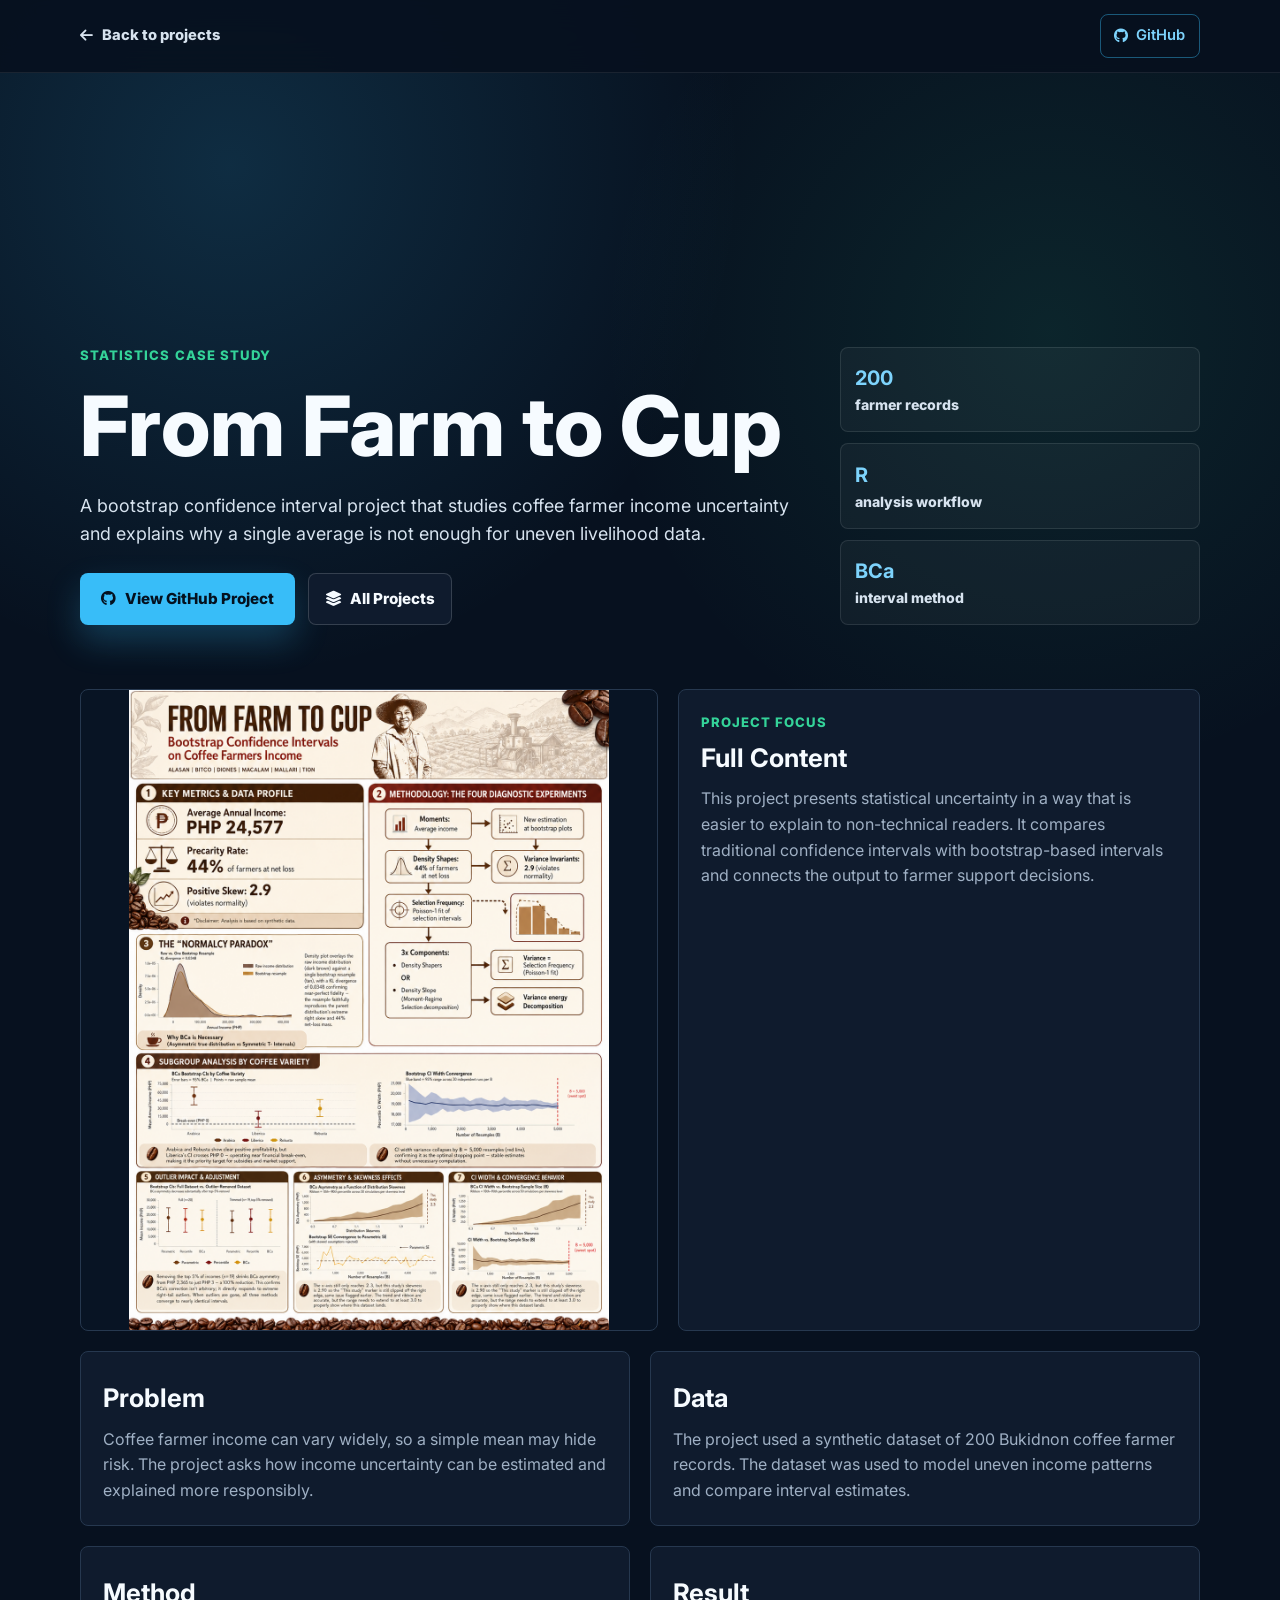
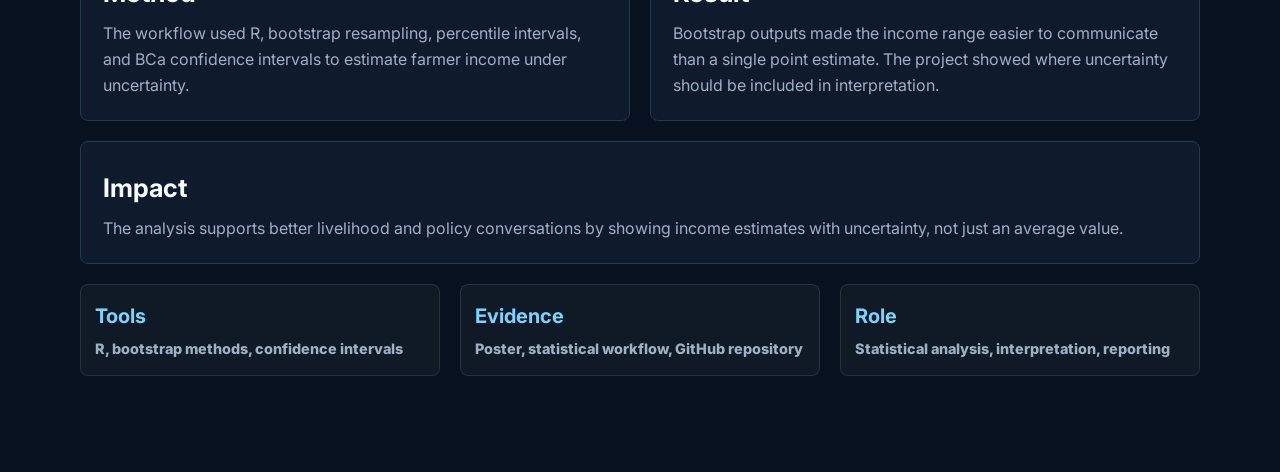
==== projects/from-farm-to-cup.html @ 92735b00 "feat: add project case study pages" ====
<!DOCTYPE html>
<html lang="en">
<head>
    <meta charset="UTF-8">
    <meta name="viewport" content="width=device-width, initial-scale=1.0">
    <title>From Farm to Cup | Kent John U. Macalam</title>

    <link rel="preconnect" href="https://fonts.googleapis.com">
    <link rel="preconnect" href="https://fonts.gstatic.com" crossorigin>
    <link href="https://fonts.googleapis.com/css2?family=Inter:wght@400;500;600;700;800&display=swap" rel="stylesheet">
    <link rel="stylesheet" href="https://cdnjs.cloudflare.com/ajax/libs/font-awesome/6.4.0/css/all.min.css">
    <link rel="stylesheet" href="../style.css">
</head>
<body class="case-study-page">
    <header class="case-header">
        <nav class="case-nav" aria-label="Case study navigation">
            <a class="case-back" href="../index.html#projects">
                <i class="fa-solid fa-arrow-left" aria-hidden="true"></i>
                Back to projects
            </a>
            <a class="nav-action" href="https://github.com/Kent0625/bootstrap-coffee-farmers-income" target="_blank" rel="noopener">
                <i class="fa-brands fa-github" aria-hidden="true"></i>
                GitHub
            </a>
        </nav>
    </header>

    <main class="case-main">
        <section class="case-hero">
            <div class="case-hero-copy">
                <p class="eyebrow">Statistics Case Study</p>
                <h1>From Farm to Cup</h1>
                <p>
                    A bootstrap confidence interval project that studies coffee farmer income uncertainty and explains why a single average is not enough for uneven livelihood data.
                </p>
                <div class="case-actions">
                    <a class="button primary" href="https://github.com/Kent0625/bootstrap-coffee-farmers-income" target="_blank" rel="noopener">
                        <i class="fa-brands fa-github" aria-hidden="true"></i>
                        View GitHub Project
                    </a>
                    <a class="button secondary" href="../index.html#projects">
                        <i class="fa-solid fa-layer-group" aria-hidden="true"></i>
                        All Projects
                    </a>
                </div>
            </div>
            <div class="case-metrics" aria-label="From Farm to Cup metrics">
                <span><strong>200</strong>farmer records</span>
                <span><strong>R</strong>analysis workflow</span>
                <span><strong>BCa</strong>interval method</span>
            </div>
        </section>

        <section class="case-proof-grid">
            <a class="case-visual" href="https://github.com/Kent0625/bootstrap-coffee-farmers-income" target="_blank" rel="noopener" aria-label="Open From Farm to Cup proof on GitHub">
                <img src="../assets/projects/coffee-income-poster.png" alt="From Farm to Cup bootstrap confidence interval project poster">
            </a>
            <div class="case-summary">
                <p class="eyebrow">Project focus</p>
                <h2>Full Content</h2>
                <p>
                    This project presents statistical uncertainty in a way that is easier to explain to non-technical readers. It compares traditional confidence intervals with bootstrap-based intervals and connects the output to farmer support decisions.
                </p>
            </div>
        </section>

        <section class="case-section-grid" aria-label="From Farm to Cup case study details">
            <article class="case-panel">
                <h2>Problem</h2>
                <p>
                    Coffee farmer income can vary widely, so a simple mean may hide risk. The project asks how income uncertainty can be estimated and explained more responsibly.
                </p>
            </article>
            <article class="case-panel">
                <h2>Data</h2>
                <p>
                    The project used a synthetic dataset of 200 Bukidnon coffee farmer records. The dataset was used to model uneven income patterns and compare interval estimates.
                </p>
            </article>
            <article class="case-panel">
                <h2>Method</h2>
                <p>
                    The workflow used R, bootstrap resampling, percentile intervals, and BCa confidence intervals to estimate farmer income under uncertainty.
                </p>
            </article>
            <article class="case-panel">
                <h2>Result</h2>
                <p>
                    Bootstrap outputs made the income range easier to communicate than a single point estimate. The project showed where uncertainty should be included in interpretation.
                </p>
            </article>
            <article class="case-panel case-panel-wide">
                <h2>Impact</h2>
                <p>
                    The analysis supports better livelihood and policy conversations by showing income estimates with uncertainty, not just an average value.
                </p>
            </article>
        </section>

        <section class="case-evidence" aria-label="From Farm to Cup tools and evidence">
            <div>
                <strong>Tools</strong>
                <span>R, bootstrap methods, confidence intervals</span>
            </div>
            <div>
                <strong>Evidence</strong>
                <span>Poster, statistical workflow, GitHub repository</span>
            </div>
            <div>
                <strong>Role</strong>
                <span>Statistical analysis, interpretation, reporting</span>
            </div>
        </section>
    </main>
</body>
</html>
---- style.css ----
:root {
    --bg: #07111f;
    --surface: #0f1b2d;
    --surface-strong: #15243a;
    --line: #26384f;
    --text: #f6fbff;
    --muted: #9fb0c4;
    --muted-strong: #d7e3ef;
    --accent: #38bdf8;
    --accent-strong: #7dd3fc;
    --accent-alt: #34d399;
    --warning: #f6b84a;
    --accent-rgb: 56, 189, 248;
    --accent-alt-rgb: 52, 211, 153;
    --warning-rgb: 246, 184, 74;
    --shadow: 0 24px 70px rgba(0, 0, 0, 0.34);
    --radius: 8px;
    --transition: 180ms ease;
}

* {
    box-sizing: border-box;
    margin: 0;
    padding: 0;
}

html {
    scroll-behavior: smooth;
}

body {
    min-width: 320px;
    background: var(--bg);
    color: var(--text);
    font-family: "Inter", Arial, sans-serif;
    line-height: 1.6;
    overflow-x: hidden;
}

img {
    display: block;
    max-width: 100%;
}

a {
    color: inherit;
}

ul {
    padding-left: 1.15rem;
}

.site-header {
    position: sticky;
    top: 0;
    z-index: 20;
    border-bottom: 1px solid rgba(246, 251, 255, 0.08);
    background: rgba(7, 17, 31, 0.92);
    backdrop-filter: blur(16px);
}

.nav-shell {
    width: min(1120px, calc(100% - 32px));
    margin: 0 auto;
    min-height: 72px;
    display: grid;
    grid-template-columns: 1fr auto 1fr;
    align-items: center;
    gap: 1rem;
}

.nav-links {
    grid-column: 2;
    display: flex;
    align-items: center;
    justify-content: center;
    gap: 1.4rem;
    list-style: none;
    padding: 0;
}

.nav-links a,
.nav-action {
    color: var(--muted);
    font-size: 0.92rem;
    font-weight: 600;
    text-decoration: none;
    transition: color var(--transition), border-color var(--transition), background var(--transition);
}

.nav-links a:hover,
.nav-links a:focus-visible {
    color: var(--text);
}

.nav-action {
    grid-column: 3;
    justify-self: end;
    display: inline-flex;
    min-height: 40px;
    align-items: center;
    justify-content: center;
    gap: 0.5rem;
    border: 1px solid rgba(var(--accent-rgb), 0.42);
    border-radius: var(--radius);
    padding: 0.55rem 0.85rem;
    color: var(--accent-strong);
}

.nav-action:hover,
.nav-action:focus-visible {
    background: rgba(var(--accent-rgb), 0.1);
    border-color: rgba(var(--accent-rgb), 0.72);
}

.hero-section {
    width: min(1120px, calc(100% - 32px));
    min-height: 76svh;
    margin: 0 auto;
    padding: 7rem 0 2.5rem;
    display: flex;
    flex-direction: column;
    justify-content: center;
    gap: 3rem;
}

.hero-layout {
    display: grid;
    grid-template-columns: minmax(0, 1fr) minmax(280px, 360px);
    gap: 2rem;
    align-items: center;
}

.hero-content {
    max-width: 850px;
}

.eyebrow {
    color: var(--accent-alt);
    font-size: 0.82rem;
    font-weight: 800;
    letter-spacing: 0.08em;
    text-transform: uppercase;
}

h1,
h2,
h3 {
    line-height: 1.1;
}

h1 {
    max-width: 780px;
    margin-top: 0.9rem;
    font-size: 4.5rem;
    font-weight: 800;
    overflow-wrap: break-word;
    text-wrap: balance;
}

.hero-copy {
    max-width: 760px;
    margin-top: 1.4rem;
    color: var(--muted-strong);
    font-size: 1.2rem;
}

.keyword-rail {
    width: fit-content;
    max-width: 100%;
    min-height: 44px;
    margin-top: 1.3rem;
    display: flex;
    align-items: center;
    flex-wrap: wrap;
    gap: 0.7rem;
    border: 1px solid rgba(var(--accent-rgb), 0.28);
    border-radius: var(--radius);
    background: rgba(var(--accent-rgb), 0.08);
    padding: 0 0.85rem;
}

.keyword-label {
    color: var(--muted);
    font-size: 0.82rem;
    font-weight: 700;
    white-space: nowrap;
}

.keyword-text {
    color: var(--accent-strong);
    font-size: 0.92rem;
    font-weight: 800;
    line-height: 1.35;
}

.hero-visual {
    position: relative;
    min-height: 330px;
    display: grid;
    place-items: center;
}

.signal-panel {
    width: min(100%, 340px);
    border: 1px solid rgba(246, 251, 255, 0.12);
    border-radius: var(--radius);
    background:
        linear-gradient(135deg, rgba(var(--accent-rgb), 0.13), transparent 36%),
        var(--surface);
    box-shadow: var(--shadow);
    padding: 1.1rem;
    transform: rotate(-2deg);
}

.signal-header {
    display: flex;
    gap: 0.38rem;
}

.signal-header span {
    width: 10px;
    height: 10px;
    border-radius: 6px;
    background: rgba(246, 251, 255, 0.22);
}

.signal-header span:first-child {
    background: var(--accent);
}

.signal-grid {
    min-height: 116px;
    margin-top: 1rem;
    display: grid;
    grid-template-columns: 28px 1fr 28px 1.3fr 28px;
    align-items: center;
    gap: 0.55rem;
}

.signal-node {
    width: 28px;
    height: 28px;
    border: 1px solid rgba(var(--accent-rgb), 0.42);
    border-radius: var(--radius);
    background: rgba(var(--accent-rgb), 0.12);
}

.signal-node.active {
    background: var(--accent-alt);
    box-shadow: 0 0 22px rgba(var(--accent-alt-rgb), 0.3);
}

.signal-line {
    height: 2px;
    background: linear-gradient(90deg, var(--accent-alt), rgba(var(--accent-rgb), 0.22));
}

.signal-line.long {
    background: linear-gradient(90deg, rgba(var(--accent-alt-rgb), 0.22), var(--accent));
}

.mini-bars {
    height: 94px;
    display: grid;
    grid-template-columns: repeat(5, 1fr);
    align-items: end;
    gap: 0.55rem;
}

.mini-bars span,
.preview-chart.bars span {
    height: var(--height);
    min-height: 24px;
    border-radius: 6px 6px 0 0;
    background: linear-gradient(180deg, var(--accent), rgba(var(--accent-rgb), 0.28));
}

.metric-chip {
    position: absolute;
    max-width: 150px;
    border: 1px solid rgba(246, 251, 255, 0.12);
    border-radius: var(--radius);
    background: rgba(15, 27, 45, 0.94);
    box-shadow: 0 14px 36px rgba(0, 0, 0, 0.22);
    padding: 0.85rem;
}

.metric-chip strong {
    display: block;
    color: var(--accent-strong);
    font-size: 1.1rem;
}

.metric-chip span {
    color: var(--muted);
    font-size: 0.78rem;
    font-weight: 700;
}

.primary-chip {
    top: 18px;
    right: 0;
}

.hero-actions,
.footer-actions {
    display: flex;
    flex-wrap: wrap;
    gap: 0.8rem;
    margin-top: 2rem;
}

.button {
    display: inline-flex;
    min-height: 46px;
    align-items: center;
    justify-content: center;
    gap: 0.55rem;
    border: 1px solid transparent;
    border-radius: var(--radius);
    padding: 0.78rem 1rem;
    font-size: 0.95rem;
    font-weight: 800;
    line-height: 1.2;
    text-decoration: none;
    transition: transform var(--transition), border-color var(--transition), background var(--transition), color var(--transition), box-shadow var(--transition);
}

.button:hover,
.button:focus-visible {
    transform: translateY(-2px);
}

.button.primary {
    background: var(--accent);
    color: #04111f;
    min-height: 52px;
    padding-inline: 1.25rem;
    box-shadow: 0 16px 34px rgba(var(--accent-rgb), 0.24);
}

.button.primary:hover,
.button.primary:focus-visible {
    background: var(--accent-strong);
    box-shadow: 0 18px 42px rgba(var(--accent-rgb), 0.34);
}

.button.secondary {
    border-color: rgba(246, 251, 255, 0.16);
    background: var(--surface);
    color: var(--text);
}

.button.secondary:hover,
.button.secondary:focus-visible {
    border-color: rgba(var(--accent-rgb), 0.55);
}

.button.ghost {
    border-color: rgba(var(--accent-alt-rgb), 0.42);
    color: var(--accent-alt);
}

.button.ghost:hover,
.button.ghost:focus-visible {
    background: rgba(var(--accent-alt-rgb), 0.1);
}

.proof-strip {
    display: grid;
    grid-template-columns: repeat(3, 1fr);
    border: 1px solid var(--line);
    border-radius: var(--radius);
    background: var(--surface);
    box-shadow: var(--shadow);
}

.proof-strip div {
    padding: 1.2rem;
    border-right: 1px solid var(--line);
}

.proof-strip div:last-child {
    border-right: 0;
}

.proof-strip span {
    display: block;
    color: var(--accent-strong);
    font-size: 1.55rem;
    font-weight: 800;
    line-height: 1.1;
}

.proof-strip p {
    margin-top: 0.45rem;
    color: var(--muted);
    font-size: 0.92rem;
}

.bento-grid {
    display: grid;
    grid-template-columns: repeat(4, minmax(0, 1fr));
    grid-auto-rows: minmax(160px, auto);
    gap: 1rem;
}

.bento-card {
    min-height: 160px;
    display: flex;
    flex-direction: column;
    justify-content: space-between;
    border: 1px solid var(--line);
    border-radius: var(--radius);
    background: var(--surface);
    padding: 1.15rem;
    color: var(--text);
    text-decoration: none;
    transition: transform var(--transition), border-color var(--transition), background var(--transition);
}

.bento-card:hover,
.bento-card:focus-visible,
.project-card:hover,
.skill-group:hover,
.service-card:hover {
    transform: translateY(-4px);
    border-color: rgba(var(--accent-rgb), 0.48);
}

.bento-card.large {
    grid-column: span 2;
}

.bento-card.tall {
    grid-row: span 2;
}

.bento-card.accent {
    background: linear-gradient(135deg, rgba(var(--accent-rgb), 0.16), var(--surface));
}

.bento-card.accent-alt {
    background: linear-gradient(135deg, rgba(var(--accent-alt-rgb), 0.14), var(--surface));
}

.bento-card i {
    width: 42px;
    height: 42px;
    display: inline-flex;
    align-items: center;
    justify-content: center;
    border: 1px solid rgba(246, 251, 255, 0.12);
    border-radius: var(--radius);
    color: var(--accent-strong);
    background: rgba(246, 251, 255, 0.04);
}

.bento-card h3 {
    margin-top: 1rem;
    font-size: 1.05rem;
}

.bento-card p {
    margin-top: 0.75rem;
    color: var(--muted);
    font-size: 0.9rem;
}

.link-card:hover h3,
.link-card:focus-visible h3 {
    color: var(--accent-strong);
}

.section-block {
    width: min(1120px, calc(100% - 32px));
    margin: 0 auto;
    padding: 6.25rem 0;
    scroll-margin-top: 88px;
}

.section-heading {
    max-width: 720px;
    margin-bottom: 2.35rem;
}

.section-heading h2,
.site-footer h2 {
    margin-top: 0.65rem;
    font-size: 2.45rem;
    font-weight: 800;
}

.section-heading p:not(.eyebrow) {
    margin-top: 0.9rem;
    color: var(--muted);
    font-size: 1rem;
}

.project-grid {
    display: grid;
    grid-template-columns: repeat(3, minmax(0, 1fr));
    gap: 1.25rem;
}

.project-card,
.skill-group,
.service-card {
    border: 1px solid var(--line);
    border-radius: var(--radius);
    background: var(--surface);
    box-shadow: 0 14px 42px rgba(0, 0, 0, 0.18);
}

.project-card {
    overflow: hidden;
}

.project-card.featured {
    display: flex;
    flex-direction: column;
}

.project-card.compact {
    min-height: 280px;
    padding: 1.45rem;
    display: flex;
    flex-direction: column;
    justify-content: space-between;
    background: var(--surface-strong);
}

.project-image {
    min-height: 280px;
    display: grid;
    place-items: center;
    border-bottom: 1px solid var(--line);
    background: #081424;
    text-decoration: none;
}

.project-image img {
    width: 100%;
    height: 280px;
    object-fit: contain;
}

.project-body {
    padding: 1.45rem;
}

.project-card.compact .project-body {
    padding: 0;
}

.project-meta {
    display: flex;
    flex-wrap: wrap;
    gap: 0.45rem;
    margin-bottom: 0.9rem;
}

.project-meta span {
    border: 1px solid rgba(var(--accent-rgb), 0.24);
    border-radius: 6px;
    padding: 0.28rem 0.55rem;
    color: var(--accent-strong);
    font-size: 0.72rem;
    font-weight: 800;
}

.project-facts {
    margin-top: 1rem;
    display: grid;
    grid-template-columns: repeat(4, minmax(0, 1fr));
    gap: 0.5rem;
}

.project-card.compact .project-facts {
    grid-template-columns: repeat(3, minmax(0, 1fr));
}

.project-facts span {
    min-width: 0;
    min-height: 66px;
    display: flex;
    flex-direction: column;
    justify-content: center;
    border: 1px solid rgba(246, 251, 255, 0.09);
    border-radius: var(--radius);
    background: rgba(246, 251, 255, 0.04);
    padding: 0.55rem;
    color: var(--muted-strong);
    font-size: 0.78rem;
    font-weight: 800;
    line-height: 1.25;
    overflow-wrap: anywhere;
}

.project-facts strong {
    display: block;
    margin-bottom: 0.18rem;
    color: var(--accent-alt);
    font-size: 0.68rem;
    letter-spacing: 0.05em;
    text-transform: uppercase;
}

.project-card h3 {
    font-size: 1.35rem;
    font-weight: 800;
}

.project-card p,
.service-card p,
.skill-group p {
    margin-top: 0.75rem;
    color: var(--muted);
    font-size: 0.95rem;
}

.result-list {
    margin-top: 1rem;
    color: var(--muted-strong);
    font-size: 0.92rem;
}

.result-list li + li {
    margin-top: 0.45rem;
}

.story-steps {
    margin-top: 1rem;
    display: grid;
    grid-template-columns: repeat(auto-fit, minmax(118px, 1fr));
    gap: 0.55rem;
}

.story-steps span {
    min-height: 92px;
    display: flex;
    flex-direction: column;
    gap: 0.38rem;
    border: 1px solid rgba(var(--accent-rgb), 0.18);
    border-radius: var(--radius);
    background: rgba(var(--accent-rgb), 0.06);
    padding: 0.7rem;
    color: var(--muted);
    font-size: 0.84rem;
}

.compact-story {
    grid-template-columns: 1fr;
}

.compact-story span {
    min-height: auto;
}

.story-steps strong {
    color: var(--accent-alt);
    font-size: 0.78rem;
    text-transform: uppercase;
}

.text-link {
    width: fit-content;
    display: inline-flex;
    align-items: center;
    gap: 0.45rem;
    margin-top: 1.25rem;
    color: var(--accent-strong);
    font-size: 0.92rem;
    font-weight: 800;
    text-decoration: none;
}

.text-link:hover,
.text-link:focus-visible {
    text-decoration: underline;
}

.project-actions {
    display: flex;
    flex-wrap: wrap;
    gap: 0.85rem;
}

.project-details {
    margin-top: 1.15rem;
}

.project-details summary {
    width: fit-content;
    display: inline-flex;
    align-items: center;
    gap: 0.45rem;
    color: var(--accent-strong);
    cursor: pointer;
    font-size: 0.92rem;
    font-weight: 800;
    list-style: none;
}

.project-details summary::-webkit-details-marker {
    display: none;
}

.project-details summary:hover,
.project-details summary:focus-visible {
    text-decoration: underline;
}

.project-details[open] summary i {
    transform: rotate(180deg);
}

.project-details p {
    margin-top: 0.75rem;
    border: 1px solid rgba(246, 251, 255, 0.08);
    border-radius: var(--radius);
    background: rgba(246, 251, 255, 0.04);
    padding: 0.85rem;
}

.project-icon,
.service-card i {
    width: 44px;
    height: 44px;
    display: inline-flex;
    align-items: center;
    justify-content: center;
    border: 1px solid rgba(var(--accent-rgb), 0.26);
    border-radius: var(--radius);
    background: rgba(var(--accent-rgb), 0.1);
    color: var(--accent-strong);
    font-size: 1.1rem;
}

.project-proof {
    margin-top: 1rem;
    border: 1px solid rgba(246, 251, 255, 0.1);
    border-radius: var(--radius);
    background: rgba(7, 17, 31, 0.58);
    padding: 0.85rem;
}

.proof-toolbar {
    display: flex;
    align-items: center;
    justify-content: space-between;
    gap: 0.7rem;
    color: var(--muted-strong);
    font-size: 0.78rem;
    font-weight: 800;
}

.proof-toolbar strong {
    color: var(--accent-strong);
    font-size: 1.15rem;
}

.proof-kpis {
    display: grid;
    grid-template-columns: repeat(3, minmax(0, 1fr));
    gap: 0.55rem;
    margin-top: 0.75rem;
}

.proof-kpis span {
    min-width: 0;
    border: 1px solid rgba(var(--accent-rgb), 0.16);
    border-radius: var(--radius);
    background: rgba(var(--accent-rgb), 0.07);
    padding: 0.55rem;
}

.proof-kpis strong,
.dashboard-kpis strong,
.score-row strong {
    display: block;
    color: var(--text);
    font-size: 1rem;
}

.proof-kpis small,
.dashboard-kpis small,
.score-row small {
    display: block;
    color: var(--muted);
    font-size: 0.68rem;
    font-weight: 800;
    line-height: 1.25;
}

.proof-bars {
    display: grid;
    gap: 0.4rem;
    margin-top: 0.8rem;
}

.proof-bars span {
    height: 8px;
    border-radius: 999px;
    background: rgba(246, 251, 255, 0.08);
    overflow: hidden;
}

.proof-bars span::before {
    content: "";
    display: block;
    width: var(--width);
    height: 100%;
    border-radius: inherit;
    background: var(--accent);
}

.proof-status {
    margin-top: 0.75rem;
    display: grid;
    grid-template-columns: repeat(3, minmax(0, 1fr));
    gap: 0.45rem;
}

.proof-status span {
    border-radius: 999px;
    background: rgba(var(--accent-alt-rgb), 0.1);
    color: var(--muted-strong);
    padding: 0.32rem 0.45rem;
    text-align: center;
    font-size: 0.68rem;
    font-weight: 800;
    overflow-wrap: anywhere;
}

.architecture-proof {
    display: grid;
    grid-template-columns: 1fr auto 1fr auto 1fr;
    align-items: center;
    gap: 0.55rem;
}

.architecture-proof span {
    min-height: 56px;
    display: inline-flex;
    align-items: center;
    justify-content: center;
    border: 1px solid rgba(var(--accent-rgb), 0.18);
    border-radius: var(--radius);
    background: rgba(var(--accent-rgb), 0.07);
    color: var(--muted-strong);
    padding: 0.55rem;
    text-align: center;
    font-size: 0.72rem;
    font-weight: 800;
}

.architecture-proof i {
    color: var(--warning);
    font-size: 0.78rem;
}

.prototype-proof {
    margin-top: 0.75rem;
    display: grid;
    grid-template-columns: repeat(3, minmax(0, 1fr));
    gap: 0.5rem;
}

.prototype-proof span {
    min-height: 58px;
    border: 1px solid rgba(var(--accent-alt-rgb), 0.18);
    border-radius: var(--radius);
    background: rgba(var(--accent-alt-rgb), 0.07);
    padding: 0.55rem;
    color: var(--muted-strong);
    font-size: 0.72rem;
    font-weight: 800;
    line-height: 1.25;
    overflow-wrap: anywhere;
}

.prototype-proof strong {
    display: block;
    color: var(--accent-alt);
    font-size: 0.68rem;
    text-transform: uppercase;
}

.proof-work-section {
    padding-top: 4.5rem;
}

.proof-work-grid {
    display: grid;
    grid-template-columns: repeat(4, minmax(0, 1fr));
    gap: 1.15rem;
}

.proof-work-card {
    min-height: 205px;
    display: flex;
    flex-direction: column;
    border: 1px solid var(--line);
    border-radius: var(--radius);
    background: var(--surface);
    padding: 1.2rem;
    color: inherit;
    text-decoration: none;
    box-shadow: 0 14px 42px rgba(0, 0, 0, 0.18);
}

.proof-work-card i {
    width: 42px;
    height: 42px;
    display: inline-flex;
    align-items: center;
    justify-content: center;
    border: 1px solid rgba(241, 199, 91, 0.24);
    border-radius: var(--radius);
    background: rgba(241, 199, 91, 0.09);
    color: var(--warning);
}

.proof-work-card h3 {
    margin-top: 1rem;
    font-size: 1rem;
}

.proof-work-card p {
    margin-top: 0.7rem;
    color: var(--muted);
    font-size: 0.92rem;
}

.proof-work-card:hover,
.proof-work-card:focus-visible {
    border-color: rgba(var(--accent-rgb), 0.42);
}

.preview-shell {
    position: relative;
    border: 1px solid var(--line);
    border-radius: var(--radius);
    background: var(--surface);
    padding: 1rem;
    box-shadow: var(--shadow);
}

.preview-radio {
    position: absolute;
    opacity: 0;
    pointer-events: none;
}

.preview-tabs {
    display: grid;
    grid-template-columns: repeat(4, minmax(0, 1fr));
    gap: 0.6rem;
}

.preview-tabs label {
    min-height: 42px;
    display: inline-flex;
    align-items: center;
    justify-content: center;
    border: 1px solid rgba(246, 251, 255, 0.12);
    border-radius: var(--radius);
    color: var(--muted);
    cursor: pointer;
    font-size: 0.9rem;
    font-weight: 800;
    transition: background var(--transition), color var(--transition), border-color var(--transition);
}

.preview-tabs label:hover {
    color: var(--text);
    border-color: rgba(var(--accent-rgb), 0.42);
}

#preview-eda:checked ~ .preview-tabs label[for="preview-eda"],
#preview-model:checked ~ .preview-tabs label[for="preview-model"],
#preview-dashboard:checked ~ .preview-tabs label[for="preview-dashboard"],
#preview-insights:checked ~ .preview-tabs label[for="preview-insights"] {
    color: #04111f;
    border-color: var(--accent);
    background: var(--accent);
}

.preview-panels {
    margin-top: 1rem;
}

.preview-panel {
    min-height: 300px;
    display: none;
    grid-template-columns: minmax(0, 1fr) minmax(240px, 0.85fr);
    gap: 1.25rem;
    align-items: center;
    border: 1px solid rgba(246, 251, 255, 0.08);
    border-radius: var(--radius);
    background: var(--surface-strong);
    padding: 1.4rem;
}

#preview-eda:checked ~ .preview-panels .eda-panel,
#preview-model:checked ~ .preview-panels .model-panel,
#preview-dashboard:checked ~ .preview-panels .dashboard-panel,
#preview-insights:checked ~ .preview-panels .insights-panel {
    display: grid;
}

.preview-kicker {
    color: var(--accent-alt);
    font-size: 0.78rem;
    font-weight: 800;
    letter-spacing: 0.08em;
    text-transform: uppercase;
}

.preview-panel h3 {
    margin-top: 0.55rem;
    font-size: 1.55rem;
}

.preview-panel p {
    max-width: 560px;
    margin-top: 0.8rem;
    color: var(--muted);
}

.preview-metric {
    display: inline-flex;
    width: fit-content;
    margin-top: 1rem;
    border: 1px solid rgba(var(--accent-rgb), 0.24);
    border-radius: var(--radius);
    padding: 0.45rem 0.65rem;
    color: var(--accent-strong);
    font-size: 0.86rem;
}

.preview-chart {
    min-height: 190px;
    border: 1px solid rgba(246, 251, 255, 0.1);
    border-radius: var(--radius);
    background: rgba(7, 17, 31, 0.6);
    padding: 1rem;
}

.eda-visual,
.model-visual,
.dashboard-visual,
.insights-visual {
    display: grid;
    gap: 0.8rem;
}

.missing-card,
.score-row span,
.dashboard-kpis span {
    border: 1px solid rgba(var(--accent-rgb), 0.18);
    border-radius: var(--radius);
    background: rgba(var(--accent-rgb), 0.07);
    padding: 0.75rem;
}

.missing-card {
    display: flex;
    align-items: center;
    justify-content: space-between;
    color: var(--muted-strong);
    font-size: 0.78rem;
    font-weight: 800;
}

.missing-card strong {
    color: var(--warning);
    font-size: 1.3rem;
}

.mini-histogram,
.dashboard-trend {
    display: grid;
    grid-template-columns: repeat(5, minmax(0, 1fr));
    align-items: end;
    gap: 0.6rem;
    min-height: 82px;
}

.mini-histogram span,
.dashboard-trend span {
    height: var(--height);
    border-radius: var(--radius);
    background: linear-gradient(180deg, var(--accent), rgba(var(--accent-alt-rgb), 0.5));
}

.data-checks,
.status-row {
    display: flex;
    flex-wrap: wrap;
    gap: 0.45rem;
}

.data-checks span,
.status-row span {
    border: 1px solid rgba(246, 251, 255, 0.1);
    border-radius: 999px;
    background: rgba(246, 251, 255, 0.05);
    color: var(--muted-strong);
    padding: 0.32rem 0.55rem;
    font-size: 0.7rem;
    font-weight: 800;
}

.score-row,
.dashboard-kpis {
    display: grid;
    grid-template-columns: repeat(3, minmax(0, 1fr));
    gap: 0.6rem;
}

.score-row span.winner {
    border-color: rgba(var(--accent-alt-rgb), 0.36);
    background: rgba(var(--accent-alt-rgb), 0.11);
}

.feature-bars {
    display: grid;
    gap: 0.55rem;
}

.feature-bars span {
    position: relative;
    min-height: 30px;
    overflow: hidden;
    border: 1px solid rgba(246, 251, 255, 0.08);
    border-radius: var(--radius);
    background: rgba(246, 251, 255, 0.04);
}

.feature-bars span::before {
    content: "";
    position: absolute;
    inset: 0 auto 0 0;
    width: var(--width);
    background: rgba(var(--accent-rgb), 0.28);
}

.feature-bars em {
    position: relative;
    z-index: 1;
    display: inline-flex;
    padding: 0.38rem 0.55rem;
    color: var(--muted-strong);
    font-size: 0.72rem;
    font-style: normal;
    font-weight: 800;
}

.dashboard-kpis {
    grid-template-columns: repeat(2, minmax(0, 1fr));
}

.dashboard-trend {
    min-height: 96px;
    border: 1px solid rgba(246, 251, 255, 0.08);
    border-radius: var(--radius);
    background: rgba(246, 251, 255, 0.04);
    padding: 0.75rem;
}

.insights-visual {
    align-content: center;
}

.insights-visual span {
    border-left: 3px solid var(--accent);
    border-radius: var(--radius);
    background: rgba(246, 251, 255, 0.05);
    padding: 0.8rem;
    color: var(--muted-strong);
    font-size: 0.86rem;
}

.insights-visual strong {
    display: block;
    color: var(--accent-alt);
    font-size: 0.72rem;
    text-transform: uppercase;
}

.split-section {
    display: grid;
    grid-template-columns: minmax(0, 0.88fr) minmax(0, 1.12fr);
    gap: 2rem;
    align-items: start;
}

.sticky-heading {
    position: sticky;
    top: 104px;
}

.skills-grid,
.service-grid {
    display: grid;
    gap: 1rem;
}

.skills-grid {
    grid-template-columns: 1fr;
}

.skill-group {
    padding: 1.2rem;
}

.skill-group h3,
.service-card h3 {
    display: flex;
    align-items: center;
    gap: 0.65rem;
    color: var(--text);
    font-size: 1rem;
}

.skill-group h3 i {
    color: var(--warning);
}

.service-grid {
    grid-template-columns: repeat(4, minmax(0, 1fr));
}

.service-card {
    padding: 1.2rem;
}

.service-card h3 {
    margin-top: 1rem;
}

.site-footer {
    width: min(1120px, calc(100% - 32px));
    margin: 0 auto;
    padding: 5rem 0 2rem;
    border-top: 1px solid var(--line);
    scroll-margin-top: 88px;
}

.footer-content {
    max-width: 780px;
}

.availability-list {
    display: flex;
    flex-wrap: wrap;
    gap: 0.6rem;
    margin-top: 1.35rem;
}

.availability-list span {
    border: 1px solid rgba(var(--accent-rgb), 0.28);
    border-radius: var(--radius);
    background: rgba(var(--accent-rgb), 0.08);
    color: var(--muted-strong);
    padding: 0.45rem 0.65rem;
    font-size: 0.86rem;
    font-weight: 800;
}

.copyright {
    margin-top: 3rem;
    color: var(--muted);
    font-size: 0.82rem;
}

.case-study-page {
    background:
        radial-gradient(circle at 18% 8%, rgba(var(--accent-rgb), 0.16), transparent 32rem),
        radial-gradient(circle at 82% 16%, rgba(var(--accent-alt-rgb), 0.1), transparent 28rem),
        var(--bg);
}

.case-header {
    position: sticky;
    top: 0;
    z-index: 20;
    border-bottom: 1px solid rgba(246, 251, 255, 0.08);
    background: rgba(7, 17, 31, 0.92);
    backdrop-filter: blur(16px);
}

.case-nav {
    width: min(1120px, calc(100% - 32px));
    min-height: 72px;
    margin: 0 auto;
    display: flex;
    align-items: center;
    justify-content: space-between;
    gap: 1rem;
}

.case-back {
    display: inline-flex;
    min-height: 40px;
    align-items: center;
    gap: 0.55rem;
    color: var(--muted-strong);
    font-size: 0.92rem;
    font-weight: 800;
    text-decoration: none;
}

.case-back:hover,
.case-back:focus-visible {
    color: var(--accent-strong);
}

.case-main {
    width: min(1120px, calc(100% - 32px));
    margin: 0 auto;
    padding: 5.25rem 0 6rem;
}

.case-hero {
    min-height: 52svh;
    display: grid;
    grid-template-columns: minmax(0, 1fr) minmax(260px, 360px);
    gap: 2rem;
    align-items: end;
}

.case-hero-copy {
    max-width: 800px;
}

.case-hero h1 {
    font-size: clamp(2.6rem, 7vw, 5.2rem);
}

.case-hero p:not(.eyebrow) {
    max-width: 760px;
    margin-top: 1.25rem;
    color: var(--muted-strong);
    font-size: 1.12rem;
}

.case-actions {
    margin-top: 1.5rem;
    display: flex;
    flex-wrap: wrap;
    gap: 0.8rem;
}

.case-metrics {
    display: grid;
    gap: 0.7rem;
}

.case-metrics span,
.case-evidence div {
    border: 1px solid rgba(246, 251, 255, 0.1);
    border-radius: var(--radius);
    background: rgba(246, 251, 255, 0.04);
    padding: 0.9rem;
    color: var(--muted-strong);
    font-size: 0.88rem;
    font-weight: 800;
}

.case-metrics strong,
.case-evidence strong {
    display: block;
    color: var(--accent-strong);
    font-size: 1.25rem;
}

.case-proof-grid {
    margin-top: 4rem;
    display: grid;
    grid-template-columns: minmax(0, 1.05fr) minmax(280px, 0.95fr);
    gap: 1.25rem;
    align-items: stretch;
}

.case-visual {
    min-height: 420px;
    display: grid;
    place-items: center;
    overflow: hidden;
    border: 1px solid var(--line);
    border-radius: var(--radius);
    background: #081424;
    text-decoration: none;
}

.case-visual img {
    width: 100%;
    height: 100%;
    max-height: 640px;
    object-fit: contain;
}

.case-summary {
    border: 1px solid var(--line);
    border-radius: var(--radius);
    background: var(--surface);
    padding: 1.4rem;
}

.case-summary h2,
.case-panel h2 {
    margin-top: 0.65rem;
    font-size: 1.6rem;
}

.case-summary p:not(.eyebrow),
.case-panel p {
    margin-top: 0.9rem;
    color: var(--muted);
}

.case-section-grid {
    margin-top: 1.25rem;
    display: grid;
    grid-template-columns: repeat(2, minmax(0, 1fr));
    gap: 1.25rem;
}

.case-panel {
    border: 1px solid var(--line);
    border-radius: var(--radius);
    background: var(--surface);
    padding: 1.35rem;
}

.case-panel-wide {
    grid-column: 1 / -1;
}

.case-evidence {
    margin-top: 1.25rem;
    display: grid;
    grid-template-columns: repeat(3, minmax(0, 1fr));
    gap: 1.25rem;
}

.case-evidence span {
    display: block;
    margin-top: 0.35rem;
    color: var(--muted);
    font-size: 0.9rem;
}

.project-title-link {
    color: inherit;
    text-decoration: none;
}

.project-title-link:hover,
.project-title-link:focus-visible {
    color: var(--accent-strong);
}

@supports (animation-timeline: view()) {
    .bento-card,
    .project-card,
    .preview-shell,
    .skill-group,
    .service-card {
        animation: reveal-up both;
        animation-timeline: view();
        animation-range: entry 12% cover 32%;
    }
}

@keyframes reveal-up {
    from {
        opacity: 0.15;
        transform: translateY(22px);
    }
    to {
        opacity: 1;
        transform: translateY(0);
    }
}

@media (max-width: 900px) {
    .nav-shell {
        grid-template-columns: 1fr auto;
        min-height: auto;
        padding: 0.85rem 0;
    }

    .nav-links {
        grid-column: 1;
        width: 100%;
        justify-content: flex-start;
        gap: 1rem;
        overflow-x: auto;
        padding-bottom: 0.1rem;
    }

    .nav-action {
        grid-column: 2;
    }

    h1 {
        font-size: 3.35rem;
    }

    .hero-layout {
        grid-template-columns: 1fr;
    }

    .hero-visual {
        min-height: 250px;
    }

    .signal-panel {
        width: min(100%, 300px);
    }

    .hero-section {
        min-height: auto;
        padding-top: 5rem;
    }

    .project-grid,
    .split-section,
    .case-hero,
    .case-proof-grid,
    .case-section-grid,
    .case-evidence,
    .service-grid,
    .proof-work-grid {
        grid-template-columns: 1fr;
    }

    .bento-grid {
        grid-template-columns: repeat(2, minmax(0, 1fr));
    }

    .bento-card.large,
    .bento-card.tall {
        grid-column: span 2;
        grid-row: auto;
    }

    .preview-panel {
        grid-template-columns: 1fr;
    }

    .sticky-heading {
        position: static;
    }
}

@media (max-width: 650px) {
    .nav-shell,
    .hero-section,
    .section-block,
    .case-nav,
    .case-main,
    .site-footer {
        width: min(100% - 24px, 1120px);
    }

    .nav-action {
        padding-inline: 0.7rem;
    }

    .nav-links {
        display: none;
    }

    .hero-section {
        padding-top: 2.2rem;
        gap: 1.3rem;
    }

    .hero-visual {
        display: none;
    }

    h1 {
        max-width: 11ch;
        font-size: 2.1rem;
    }

    .hero-copy {
        font-size: 1rem;
    }

    .hero-actions {
        display: grid;
        grid-template-columns: repeat(2, minmax(0, 1fr));
        gap: 0.7rem;
    }

    .hero-actions .button:first-child {
        grid-column: 1 / -1;
    }

    .keyword-rail {
        width: 100%;
        height: auto;
        min-height: 42px;
        justify-content: space-between;
        gap: 0.45rem;
        padding-block: 0.55rem;
    }

    .keyword-text {
        font-size: 0.84rem;
    }

    .button {
        min-height: 48px;
        padding-inline: 0.7rem;
        font-size: 0.9rem;
    }

    .footer-actions .button {
        width: 100%;
    }

    .proof-strip {
        grid-template-columns: 1fr;
    }

    .proof-strip div {
        padding: 0.85rem;
        border-right: 0;
        border-bottom: 1px solid var(--line);
    }

    .proof-strip div:last-child {
        border-bottom: 0;
    }

    .proof-strip span {
        font-size: 1.1rem;
    }

    .proof-strip p {
        font-size: 0.82rem;
        line-height: 1.35;
    }

    .section-block {
        padding: 4rem 0;
    }

    .case-main {
        padding: 3.2rem 0 4rem;
    }

    .case-nav {
        min-height: auto;
        padding: 0.85rem 0;
    }

    .case-hero {
        min-height: auto;
        gap: 1.5rem;
    }

    .case-hero h1 {
        max-width: none;
    }

    .case-hero p:not(.eyebrow) {
        font-size: 1rem;
    }

    .case-actions .button,
    .case-nav .nav-action {
        width: 100%;
    }

    .case-proof-grid {
        margin-top: 2.5rem;
    }

    .case-visual {
        min-height: 300px;
    }

    .case-summary,
    .case-panel {
        padding: 1rem;
    }

    .bento-grid {
        grid-template-columns: 1fr;
    }

    .bento-card.large,
    .bento-card.tall {
        grid-column: auto;
    }

    .section-heading h2,
    .site-footer h2 {
        font-size: 2rem;
    }

    .project-image,
    .project-image img {
        height: 230px;
        min-height: 230px;
    }

    .project-card.compact {
        min-height: auto;
    }

    .story-steps {
        grid-template-columns: 1fr;
    }

    .story-steps span {
        gap: 0.25rem;
        min-height: auto;
    }

    .proof-kpis,
    .score-row {
        grid-template-columns: 1fr;
    }

    .architecture-proof {
        grid-template-columns: 1fr;
    }

    .architecture-proof i {
        transform: rotate(90deg);
        justify-self: center;
    }

    .proof-work-card {
        min-height: auto;
    }

    .preview-shell {
        padding: 0.8rem;
    }

    .preview-tabs {
        grid-template-columns: repeat(2, minmax(0, 1fr));
    }

    .preview-panel {
        min-height: auto;
        padding: 1rem;
    }

    .preview-chart {
        min-height: 150px;
    }

    .project-body,
    .project-card.compact,
    .skill-group,
    .service-card {
        padding: 1rem;
    }
}

@media (prefers-reduced-motion: reduce) {
    *,
    *::before,
    *::after {
        animation-duration: 0.01ms !important;
        animation-iteration-count: 1 !important;
        scroll-behavior: auto !important;
        transition-duration: 0.01ms !important;
    }

}
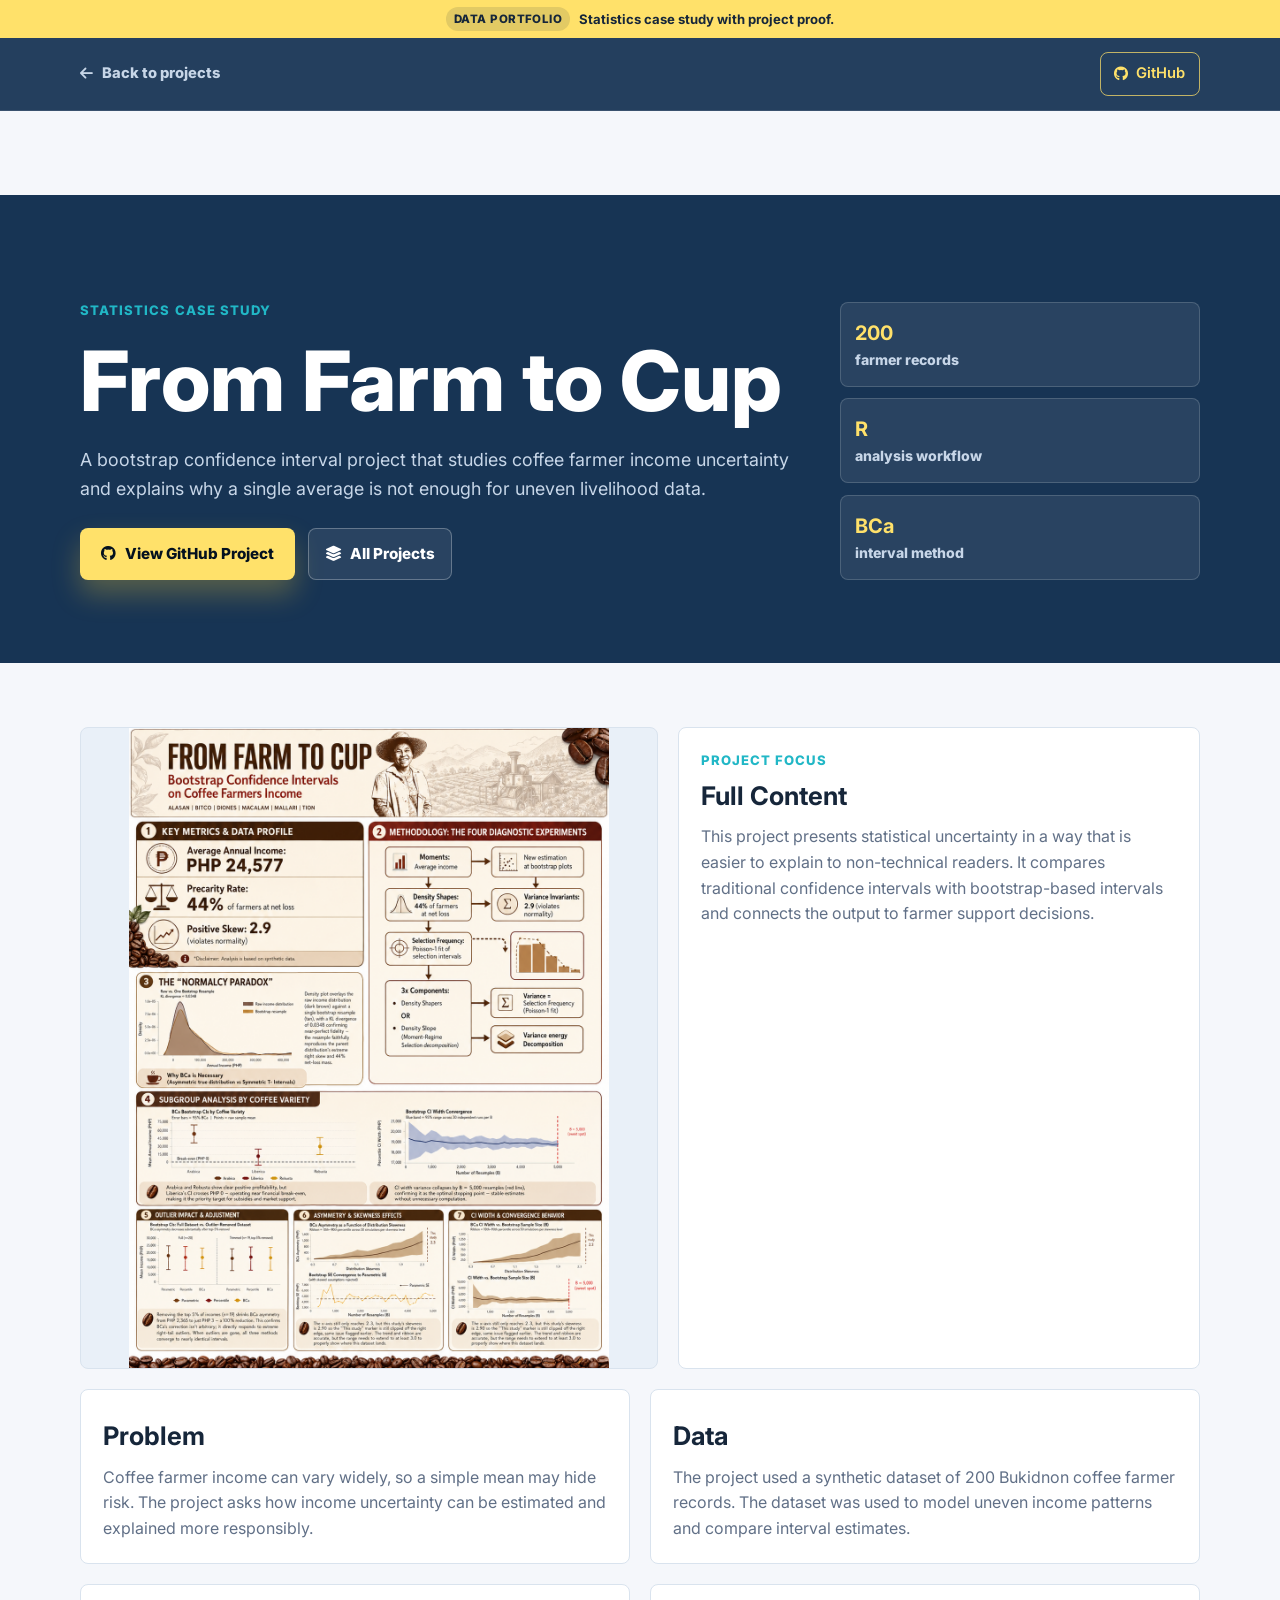
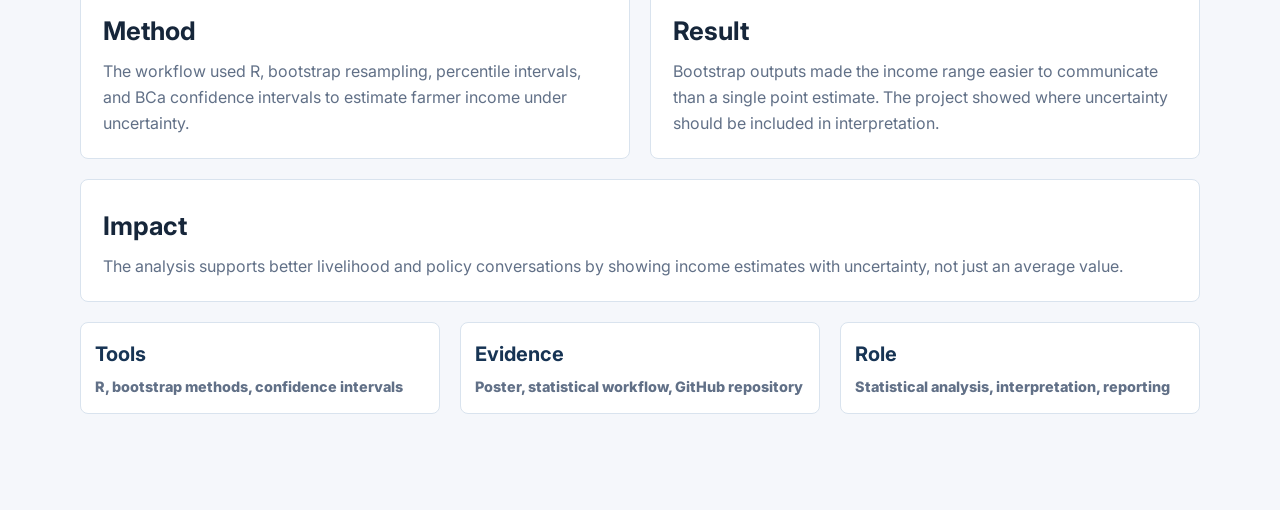
==== commit b92460cf: "style: apply dataworld inspired portfolio redesign" ====
--- a/projects/from-farm-to-cup.html
+++ b/projects/from-farm-to-cup.html
@@ -4,6 +4,7 @@
     <meta charset="UTF-8">
     <meta name="viewport" content="width=device-width, initial-scale=1.0">
     <title>From Farm to Cup | Kent John U. Macalam</title>
+    <link rel="icon" href="data:,">
 
     <link rel="preconnect" href="https://fonts.googleapis.com">
     <link rel="preconnect" href="https://fonts.gstatic.com" crossorigin>
@@ -12,6 +13,10 @@
     <link rel="stylesheet" href="../style.css">
 </head>
 <body class="case-study-page">
+    <div class="top-status-bar">
+        <span>Data portfolio</span>
+        <strong>Statistics case study with project proof.</strong>
+    </div>
     <header class="case-header">
         <nav class="case-nav" aria-label="Case study navigation">
             <a class="case-back" href="../index.html#projects">
--- a/style.css
+++ b/style.css
@@ -1,19 +1,23 @@
 :root {
-    --bg: #07111f;
-    --surface: #0f1b2d;
-    --surface-strong: #15243a;
-    --line: #26384f;
-    --text: #f6fbff;
-    --muted: #9fb0c4;
-    --muted-strong: #d7e3ef;
-    --accent: #38bdf8;
-    --accent-strong: #7dd3fc;
-    --accent-alt: #34d399;
-    --warning: #f6b84a;
-    --accent-rgb: 56, 189, 248;
-    --accent-alt-rgb: 52, 211, 153;
-    --warning-rgb: 246, 184, 74;
-    --shadow: 0 24px 70px rgba(0, 0, 0, 0.34);
+    --bg: #f5f7fb;
+    --hero-bg: #173454;
+    --hero-bg-strong: #102842;
+    --surface: #ffffff;
+    --surface-strong: #edf4fb;
+    --line: #d9e3ee;
+    --text: #16263a;
+    --muted: #617087;
+    --muted-strong: #33445b;
+    --hero-text: #ffffff;
+    --hero-muted: #c7d6e8;
+    --accent: #ffe16a;
+    --accent-strong: #ffcf33;
+    --accent-alt: #21b7c6;
+    --warning: #f2a93b;
+    --accent-rgb: 255, 225, 106;
+    --accent-alt-rgb: 33, 183, 198;
+    --warning-rgb: 242, 169, 59;
+    --shadow: 0 18px 44px rgba(23, 52, 84, 0.12);
     --radius: 8px;
     --transition: 180ms ease;
 }
@@ -37,6 +41,30 @@
     overflow-x: hidden;
 }
 
+.top-status-bar {
+    min-height: 38px;
+    display: flex;
+    align-items: center;
+    justify-content: center;
+    gap: 0.55rem;
+    background: var(--accent);
+    color: #16263a;
+    padding: 0.45rem 1rem;
+    text-align: center;
+    font-size: 0.82rem;
+    font-weight: 700;
+}
+
+.top-status-bar span {
+    border-radius: 999px;
+    background: rgba(22, 38, 58, 0.12);
+    padding: 0.16rem 0.48rem;
+    font-size: 0.72rem;
+    font-weight: 800;
+    letter-spacing: 0.04em;
+    text-transform: uppercase;
+}
+
 img {
     display: block;
     max-width: 100%;
@@ -54,8 +82,8 @@
     position: sticky;
     top: 0;
     z-index: 20;
-    border-bottom: 1px solid rgba(246, 251, 255, 0.08);
-    background: rgba(7, 17, 31, 0.92);
+    border-bottom: 1px solid rgba(255, 255, 255, 0.1);
+    background: rgba(23, 52, 84, 0.94);
     backdrop-filter: blur(16px);
 }
 
@@ -81,7 +109,7 @@
 
 .nav-links a,
 .nav-action {
-    color: var(--muted);
+    color: var(--hero-muted);
     font-size: 0.92rem;
     font-weight: 600;
     text-decoration: none;
@@ -90,7 +118,7 @@
 
 .nav-links a:hover,
 .nav-links a:focus-visible {
-    color: var(--text);
+    color: var(--hero-text);
 }
 
 .nav-action {
@@ -101,27 +129,29 @@
     align-items: center;
     justify-content: center;
     gap: 0.5rem;
-    border: 1px solid rgba(var(--accent-rgb), 0.42);
+    border: 1px solid rgba(var(--accent-rgb), 0.72);
     border-radius: var(--radius);
     padding: 0.55rem 0.85rem;
-    color: var(--accent-strong);
+    color: var(--accent);
 }
 
 .nav-action:hover,
 .nav-action:focus-visible {
-    background: rgba(var(--accent-rgb), 0.1);
-    border-color: rgba(var(--accent-rgb), 0.72);
+    background: rgba(var(--accent-rgb), 0.12);
+    border-color: var(--accent);
 }
 
 .hero-section {
-    width: min(1120px, calc(100% - 32px));
+    width: 100%;
     min-height: 76svh;
-    margin: 0 auto;
-    padding: 7rem 0 2.5rem;
+    margin: 0;
+    padding: 6.5rem max(16px, calc((100vw - 1120px) / 2)) 2.5rem;
     display: flex;
     flex-direction: column;
     justify-content: center;
     gap: 3rem;
+    background: var(--hero-bg);
+    color: var(--hero-text);
 }
 
 .hero-layout {
@@ -161,7 +191,7 @@
 .hero-copy {
     max-width: 760px;
     margin-top: 1.4rem;
-    color: var(--muted-strong);
+    color: var(--hero-muted);
     font-size: 1.2rem;
 }
 
@@ -174,21 +204,21 @@
     align-items: center;
     flex-wrap: wrap;
     gap: 0.7rem;
-    border: 1px solid rgba(var(--accent-rgb), 0.28);
-    border-radius: var(--radius);
-    background: rgba(var(--accent-rgb), 0.08);
+    border: 1px solid rgba(255, 255, 255, 0.16);
+    border-radius: var(--radius);
+    background: rgba(255, 255, 255, 0.08);
     padding: 0 0.85rem;
 }
 
 .keyword-label {
-    color: var(--muted);
+    color: var(--hero-muted);
     font-size: 0.82rem;
     font-weight: 700;
     white-space: nowrap;
 }
 
 .keyword-text {
-    color: var(--accent-strong);
+    color: var(--accent);
     font-size: 0.92rem;
     font-weight: 800;
     line-height: 1.35;
@@ -203,11 +233,11 @@
 
 .signal-panel {
     width: min(100%, 340px);
-    border: 1px solid rgba(246, 251, 255, 0.12);
+    border: 1px solid rgba(255, 255, 255, 0.16);
     border-radius: var(--radius);
     background:
-        linear-gradient(135deg, rgba(var(--accent-rgb), 0.13), transparent 36%),
-        var(--surface);
+        linear-gradient(135deg, rgba(var(--accent-rgb), 0.24), transparent 36%),
+        var(--hero-bg-strong);
     box-shadow: var(--shadow);
     padding: 1.1rem;
     transform: rotate(-2deg);
@@ -222,7 +252,7 @@
     width: 10px;
     height: 10px;
     border-radius: 6px;
-    background: rgba(246, 251, 255, 0.22);
+    background: rgba(255, 255, 255, 0.22);
 }
 
 .signal-header span:first-child {
@@ -279,10 +309,10 @@
 .metric-chip {
     position: absolute;
     max-width: 150px;
-    border: 1px solid rgba(246, 251, 255, 0.12);
-    border-radius: var(--radius);
-    background: rgba(15, 27, 45, 0.94);
-    box-shadow: 0 14px 36px rgba(0, 0, 0, 0.22);
+    border: 1px solid rgba(255, 255, 255, 0.12);
+    border-radius: var(--radius);
+    background: rgba(16, 40, 66, 0.94);
+    box-shadow: 0 14px 36px rgba(0, 0, 0, 0.18);
     padding: 0.85rem;
 }
 
@@ -293,7 +323,7 @@
 }
 
 .metric-chip span {
-    color: var(--muted);
+    color: var(--hero-muted);
     font-size: 0.78rem;
     font-weight: 700;
 }
@@ -337,34 +367,35 @@
     color: #04111f;
     min-height: 52px;
     padding-inline: 1.25rem;
-    box-shadow: 0 16px 34px rgba(var(--accent-rgb), 0.24);
+    box-shadow: 0 14px 28px rgba(255, 207, 51, 0.28);
 }
 
 .button.primary:hover,
 .button.primary:focus-visible {
     background: var(--accent-strong);
-    box-shadow: 0 18px 42px rgba(var(--accent-rgb), 0.34);
+    box-shadow: 0 18px 36px rgba(255, 207, 51, 0.34);
 }
 
 .button.secondary {
-    border-color: rgba(246, 251, 255, 0.16);
-    background: var(--surface);
-    color: var(--text);
+    border-color: rgba(255, 255, 255, 0.28);
+    background: rgba(255, 255, 255, 0.08);
+    color: var(--hero-text);
 }
 
 .button.secondary:hover,
 .button.secondary:focus-visible {
-    border-color: rgba(var(--accent-rgb), 0.55);
+    border-color: var(--accent);
+    background: rgba(255, 255, 255, 0.13);
 }
 
 .button.ghost {
-    border-color: rgba(var(--accent-alt-rgb), 0.42);
-    color: var(--accent-alt);
+    border-color: rgba(255, 255, 255, 0.24);
+    color: var(--hero-text);
 }
 
 .button.ghost:hover,
 .button.ghost:focus-visible {
-    background: rgba(var(--accent-alt-rgb), 0.1);
+    background: rgba(255, 255, 255, 0.1);
 }
 
 .proof-strip {
@@ -387,7 +418,7 @@
 
 .proof-strip span {
     display: block;
-    color: var(--accent-strong);
+    color: var(--hero-bg);
     font-size: 1.55rem;
     font-weight: 800;
     line-height: 1.1;
@@ -426,7 +457,7 @@
 .skill-group:hover,
 .service-card:hover {
     transform: translateY(-4px);
-    border-color: rgba(var(--accent-rgb), 0.48);
+    border-color: rgba(var(--accent-alt-rgb), 0.42);
 }
 
 .bento-card.large {
@@ -438,11 +469,11 @@
 }
 
 .bento-card.accent {
-    background: linear-gradient(135deg, rgba(var(--accent-rgb), 0.16), var(--surface));
+    background: linear-gradient(135deg, rgba(var(--accent-rgb), 0.42), var(--surface));
 }
 
 .bento-card.accent-alt {
-    background: linear-gradient(135deg, rgba(var(--accent-alt-rgb), 0.14), var(--surface));
+    background: linear-gradient(135deg, rgba(var(--accent-alt-rgb), 0.15), var(--surface));
 }
 
 .bento-card i {
@@ -451,10 +482,10 @@
     display: inline-flex;
     align-items: center;
     justify-content: center;
-    border: 1px solid rgba(246, 251, 255, 0.12);
+    border: 1px solid var(--line);
     border-radius: var(--radius);
     color: var(--accent-strong);
-    background: rgba(246, 251, 255, 0.04);
+    background: var(--surface-strong);
 }
 
 .bento-card h3 {
@@ -510,7 +541,7 @@
     border: 1px solid var(--line);
     border-radius: var(--radius);
     background: var(--surface);
-    box-shadow: 0 14px 42px rgba(0, 0, 0, 0.18);
+    box-shadow: var(--shadow);
 }
 
 .project-card {
@@ -520,6 +551,12 @@
 .project-card.featured {
     display: flex;
     flex-direction: column;
+    cursor: pointer;
+}
+
+.project-card.featured:focus-visible {
+    outline: 3px solid rgba(var(--accent-rgb), 0.58);
+    outline-offset: 4px;
 }
 
 .project-card.compact {
@@ -536,7 +573,7 @@
     display: grid;
     place-items: center;
     border-bottom: 1px solid var(--line);
-    background: #081424;
+    background: #e9f0f8;
     text-decoration: none;
 }
 
@@ -562,10 +599,10 @@
 }
 
 .project-meta span {
-    border: 1px solid rgba(var(--accent-rgb), 0.24);
+    border: 1px solid rgba(var(--accent-alt-rgb), 0.24);
     border-radius: 6px;
     padding: 0.28rem 0.55rem;
-    color: var(--accent-strong);
+    color: #116a78;
     font-size: 0.72rem;
     font-weight: 800;
 }
@@ -587,9 +624,9 @@
     display: flex;
     flex-direction: column;
     justify-content: center;
-    border: 1px solid rgba(246, 251, 255, 0.09);
-    border-radius: var(--radius);
-    background: rgba(246, 251, 255, 0.04);
+    border: 1px solid var(--line);
+    border-radius: var(--radius);
+    background: #f8fbfe;
     padding: 0.55rem;
     color: var(--muted-strong);
     font-size: 0.78rem;
@@ -601,7 +638,7 @@
 .project-facts strong {
     display: block;
     margin-bottom: 0.18rem;
-    color: var(--accent-alt);
+    color: #116a78;
     font-size: 0.68rem;
     letter-spacing: 0.05em;
     text-transform: uppercase;
@@ -642,9 +679,9 @@
     display: flex;
     flex-direction: column;
     gap: 0.38rem;
-    border: 1px solid rgba(var(--accent-rgb), 0.18);
-    border-radius: var(--radius);
-    background: rgba(var(--accent-rgb), 0.06);
+    border: 1px solid var(--line);
+    border-radius: var(--radius);
+    background: #f8fbfe;
     padding: 0.7rem;
     color: var(--muted);
     font-size: 0.84rem;
@@ -659,7 +696,7 @@
 }
 
 .story-steps strong {
-    color: var(--accent-alt);
+    color: #116a78;
     font-size: 0.78rem;
     text-transform: uppercase;
 }
@@ -670,7 +707,7 @@
     align-items: center;
     gap: 0.45rem;
     margin-top: 1.25rem;
-    color: var(--accent-strong);
+    color: #174c78;
     font-size: 0.92rem;
     font-weight: 800;
     text-decoration: none;
@@ -696,7 +733,7 @@
     display: inline-flex;
     align-items: center;
     gap: 0.45rem;
-    color: var(--accent-strong);
+    color: #174c78;
     cursor: pointer;
     font-size: 0.92rem;
     font-weight: 800;
@@ -718,9 +755,9 @@
 
 .project-details p {
     margin-top: 0.75rem;
-    border: 1px solid rgba(246, 251, 255, 0.08);
-    border-radius: var(--radius);
-    background: rgba(246, 251, 255, 0.04);
+    border: 1px solid var(--line);
+    border-radius: var(--radius);
+    background: #f8fbfe;
     padding: 0.85rem;
 }
 
@@ -731,18 +768,18 @@
     display: inline-flex;
     align-items: center;
     justify-content: center;
-    border: 1px solid rgba(var(--accent-rgb), 0.26);
-    border-radius: var(--radius);
-    background: rgba(var(--accent-rgb), 0.1);
-    color: var(--accent-strong);
+    border: 1px solid rgba(var(--accent-alt-rgb), 0.24);
+    border-radius: var(--radius);
+    background: rgba(var(--accent-alt-rgb), 0.1);
+    color: #116a78;
     font-size: 1.1rem;
 }
 
 .project-proof {
     margin-top: 1rem;
-    border: 1px solid rgba(246, 251, 255, 0.1);
-    border-radius: var(--radius);
-    background: rgba(7, 17, 31, 0.58);
+    border: 1px solid var(--line);
+    border-radius: var(--radius);
+    background: var(--surface);
     padding: 0.85rem;
 }
 
@@ -757,7 +794,7 @@
 }
 
 .proof-toolbar strong {
-    color: var(--accent-strong);
+    color: var(--hero-bg);
     font-size: 1.15rem;
 }
 
@@ -770,9 +807,9 @@
 
 .proof-kpis span {
     min-width: 0;
-    border: 1px solid rgba(var(--accent-rgb), 0.16);
-    border-radius: var(--radius);
-    background: rgba(var(--accent-rgb), 0.07);
+    border: 1px solid var(--line);
+    border-radius: var(--radius);
+    background: #f8fbfe;
     padding: 0.55rem;
 }
 
@@ -803,7 +840,7 @@
 .proof-bars span {
     height: 8px;
     border-radius: 999px;
-    background: rgba(246, 251, 255, 0.08);
+    background: #d8e3ef;
     overflow: hidden;
 }
 
@@ -813,7 +850,7 @@
     width: var(--width);
     height: 100%;
     border-radius: inherit;
-    background: var(--accent);
+    background: var(--accent-alt);
 }
 
 .proof-status {
@@ -846,9 +883,9 @@
     display: inline-flex;
     align-items: center;
     justify-content: center;
-    border: 1px solid rgba(var(--accent-rgb), 0.18);
-    border-radius: var(--radius);
-    background: rgba(var(--accent-rgb), 0.07);
+    border: 1px solid var(--line);
+    border-radius: var(--radius);
+    background: #f8fbfe;
     color: var(--muted-strong);
     padding: 0.55rem;
     text-align: center;
@@ -908,7 +945,7 @@
     padding: 1.2rem;
     color: inherit;
     text-decoration: none;
-    box-shadow: 0 14px 42px rgba(0, 0, 0, 0.18);
+    box-shadow: var(--shadow);
 }
 
 .proof-work-card i {
@@ -936,7 +973,7 @@
 
 .proof-work-card:hover,
 .proof-work-card:focus-visible {
-    border-color: rgba(var(--accent-rgb), 0.42);
+    border-color: rgba(var(--accent-alt-rgb), 0.42);
 }
 
 .preview-shell {
@@ -965,7 +1002,7 @@
     display: inline-flex;
     align-items: center;
     justify-content: center;
-    border: 1px solid rgba(246, 251, 255, 0.12);
+    border: 1px solid var(--line);
     border-radius: var(--radius);
     color: var(--muted);
     cursor: pointer;
@@ -976,7 +1013,7 @@
 
 .preview-tabs label:hover {
     color: var(--text);
-    border-color: rgba(var(--accent-rgb), 0.42);
+    border-color: rgba(var(--accent-alt-rgb), 0.42);
 }
 
 #preview-eda:checked ~ .preview-tabs label[for="preview-eda"],
@@ -998,7 +1035,7 @@
     grid-template-columns: minmax(0, 1fr) minmax(240px, 0.85fr);
     gap: 1.25rem;
     align-items: center;
-    border: 1px solid rgba(246, 251, 255, 0.08);
+    border: 1px solid var(--line);
     border-radius: var(--radius);
     background: var(--surface-strong);
     padding: 1.4rem;
@@ -1034,18 +1071,18 @@
     display: inline-flex;
     width: fit-content;
     margin-top: 1rem;
-    border: 1px solid rgba(var(--accent-rgb), 0.24);
+    border: 1px solid rgba(var(--accent-alt-rgb), 0.24);
     border-radius: var(--radius);
     padding: 0.45rem 0.65rem;
-    color: var(--accent-strong);
+    color: #116a78;
     font-size: 0.86rem;
 }
 
 .preview-chart {
     min-height: 190px;
-    border: 1px solid rgba(246, 251, 255, 0.1);
-    border-radius: var(--radius);
-    background: rgba(7, 17, 31, 0.6);
+    border: 1px solid var(--line);
+    border-radius: var(--radius);
+    background: #f8fbfe;
     padding: 1rem;
 }
 
@@ -1060,9 +1097,9 @@
 .missing-card,
 .score-row span,
 .dashboard-kpis span {
-    border: 1px solid rgba(var(--accent-rgb), 0.18);
-    border-radius: var(--radius);
-    background: rgba(var(--accent-rgb), 0.07);
+    border: 1px solid var(--line);
+    border-radius: var(--radius);
+    background: var(--surface);
     padding: 0.75rem;
 }
 
@@ -1093,7 +1130,7 @@
 .dashboard-trend span {
     height: var(--height);
     border-radius: var(--radius);
-    background: linear-gradient(180deg, var(--accent), rgba(var(--accent-alt-rgb), 0.5));
+    background: linear-gradient(180deg, var(--accent-alt), rgba(var(--accent-alt-rgb), 0.38));
 }
 
 .data-checks,
@@ -1105,9 +1142,9 @@
 
 .data-checks span,
 .status-row span {
-    border: 1px solid rgba(246, 251, 255, 0.1);
+    border: 1px solid var(--line);
     border-radius: 999px;
-    background: rgba(246, 251, 255, 0.05);
+    background: var(--surface);
     color: var(--muted-strong);
     padding: 0.32rem 0.55rem;
     font-size: 0.7rem;
@@ -1135,9 +1172,9 @@
     position: relative;
     min-height: 30px;
     overflow: hidden;
-    border: 1px solid rgba(246, 251, 255, 0.08);
-    border-radius: var(--radius);
-    background: rgba(246, 251, 255, 0.04);
+    border: 1px solid var(--line);
+    border-radius: var(--radius);
+    background: var(--surface);
 }
 
 .feature-bars span::before {
@@ -1145,7 +1182,7 @@
     position: absolute;
     inset: 0 auto 0 0;
     width: var(--width);
-    background: rgba(var(--accent-rgb), 0.28);
+    background: rgba(var(--accent-alt-rgb), 0.24);
 }
 
 .feature-bars em {
@@ -1165,9 +1202,9 @@
 
 .dashboard-trend {
     min-height: 96px;
-    border: 1px solid rgba(246, 251, 255, 0.08);
-    border-radius: var(--radius);
-    background: rgba(246, 251, 255, 0.04);
+    border: 1px solid var(--line);
+    border-radius: var(--radius);
+    background: var(--surface);
     padding: 0.75rem;
 }
 
@@ -1176,9 +1213,9 @@
 }
 
 .insights-visual span {
-    border-left: 3px solid var(--accent);
-    border-radius: var(--radius);
-    background: rgba(246, 251, 255, 0.05);
+    border-left: 3px solid var(--accent-alt);
+    border-radius: var(--radius);
+    background: var(--surface);
     padding: 0.8rem;
     color: var(--muted-strong);
     font-size: 0.86rem;
@@ -1243,10 +1280,12 @@
 }
 
 .site-footer {
-    width: min(1120px, calc(100% - 32px));
-    margin: 0 auto;
-    padding: 5rem 0 2rem;
-    border-top: 1px solid var(--line);
+    width: 100%;
+    margin: 0;
+    padding: 5rem max(16px, calc((100vw - 1120px) / 2)) 2rem;
+    border-top: 0;
+    background: var(--hero-bg);
+    color: var(--hero-text);
     scroll-margin-top: 88px;
 }
 
@@ -1262,10 +1301,10 @@
 }
 
 .availability-list span {
-    border: 1px solid rgba(var(--accent-rgb), 0.28);
-    border-radius: var(--radius);
-    background: rgba(var(--accent-rgb), 0.08);
-    color: var(--muted-strong);
+    border: 1px solid rgba(255, 255, 255, 0.16);
+    border-radius: var(--radius);
+    background: rgba(255, 255, 255, 0.08);
+    color: var(--hero-muted);
     padding: 0.45rem 0.65rem;
     font-size: 0.86rem;
     font-weight: 800;
@@ -1273,23 +1312,20 @@
 
 .copyright {
     margin-top: 3rem;
-    color: var(--muted);
+    color: var(--hero-muted);
     font-size: 0.82rem;
 }
 
 .case-study-page {
-    background:
-        radial-gradient(circle at 18% 8%, rgba(var(--accent-rgb), 0.16), transparent 32rem),
-        radial-gradient(circle at 82% 16%, rgba(var(--accent-alt-rgb), 0.1), transparent 28rem),
-        var(--bg);
+    background: var(--bg);
 }
 
 .case-header {
     position: sticky;
     top: 0;
     z-index: 20;
-    border-bottom: 1px solid rgba(246, 251, 255, 0.08);
-    background: rgba(7, 17, 31, 0.92);
+    border-bottom: 1px solid rgba(255, 255, 255, 0.1);
+    background: rgba(23, 52, 84, 0.94);
     backdrop-filter: blur(16px);
 }
 
@@ -1308,7 +1344,7 @@
     min-height: 40px;
     align-items: center;
     gap: 0.55rem;
-    color: var(--muted-strong);
+    color: var(--hero-muted);
     font-size: 0.92rem;
     font-weight: 800;
     text-decoration: none;
@@ -1316,7 +1352,7 @@
 
 .case-back:hover,
 .case-back:focus-visible {
-    color: var(--accent-strong);
+    color: var(--accent);
 }
 
 .case-main {
@@ -1331,6 +1367,10 @@
     grid-template-columns: minmax(0, 1fr) minmax(260px, 360px);
     gap: 2rem;
     align-items: end;
+    margin-inline: calc(max(16px, calc((100vw - 1120px) / 2)) * -1);
+    padding: 5.2rem max(16px, calc((100vw - 1120px) / 2));
+    background: var(--hero-bg);
+    color: var(--hero-text);
 }
 
 .case-hero-copy {
@@ -1344,7 +1384,7 @@
 .case-hero p:not(.eyebrow) {
     max-width: 760px;
     margin-top: 1.25rem;
-    color: var(--muted-strong);
+    color: var(--hero-muted);
     font-size: 1.12rem;
 }
 
@@ -1362,9 +1402,9 @@
 
 .case-metrics span,
 .case-evidence div {
-    border: 1px solid rgba(246, 251, 255, 0.1);
-    border-radius: var(--radius);
-    background: rgba(246, 251, 255, 0.04);
+    border: 1px solid var(--line);
+    border-radius: var(--radius);
+    background: var(--surface);
     padding: 0.9rem;
     color: var(--muted-strong);
     font-size: 0.88rem;
@@ -1374,8 +1414,18 @@
 .case-metrics strong,
 .case-evidence strong {
     display: block;
-    color: var(--accent-strong);
+    color: var(--hero-bg);
     font-size: 1.25rem;
+}
+
+.case-hero .case-metrics span {
+    border-color: rgba(255, 255, 255, 0.16);
+    background: rgba(255, 255, 255, 0.08);
+    color: var(--hero-muted);
+}
+
+.case-hero .case-metrics strong {
+    color: var(--accent);
 }
 
 .case-proof-grid {
@@ -1393,7 +1443,7 @@
     overflow: hidden;
     border: 1px solid var(--line);
     border-radius: var(--radius);
-    background: #081424;
+    background: #e9f0f8;
     text-decoration: none;
 }
 
@@ -1667,6 +1717,9 @@
     .case-hero {
         min-height: auto;
         gap: 1.5rem;
+        margin-inline: 0;
+        padding: 2.4rem 1rem;
+        border-radius: var(--radius);
     }
 
     .case-hero h1 {
@@ -1677,9 +1730,17 @@
         font-size: 1rem;
     }
 
-    .case-actions .button,
+    .case-actions .button {
+        width: 100%;
+    }
+
     .case-nav .nav-action {
-        width: 100%;
+        width: auto;
+        padding-inline: 0.75rem;
+    }
+
+    .case-back {
+        white-space: nowrap;
     }
 
     .case-proof-grid {
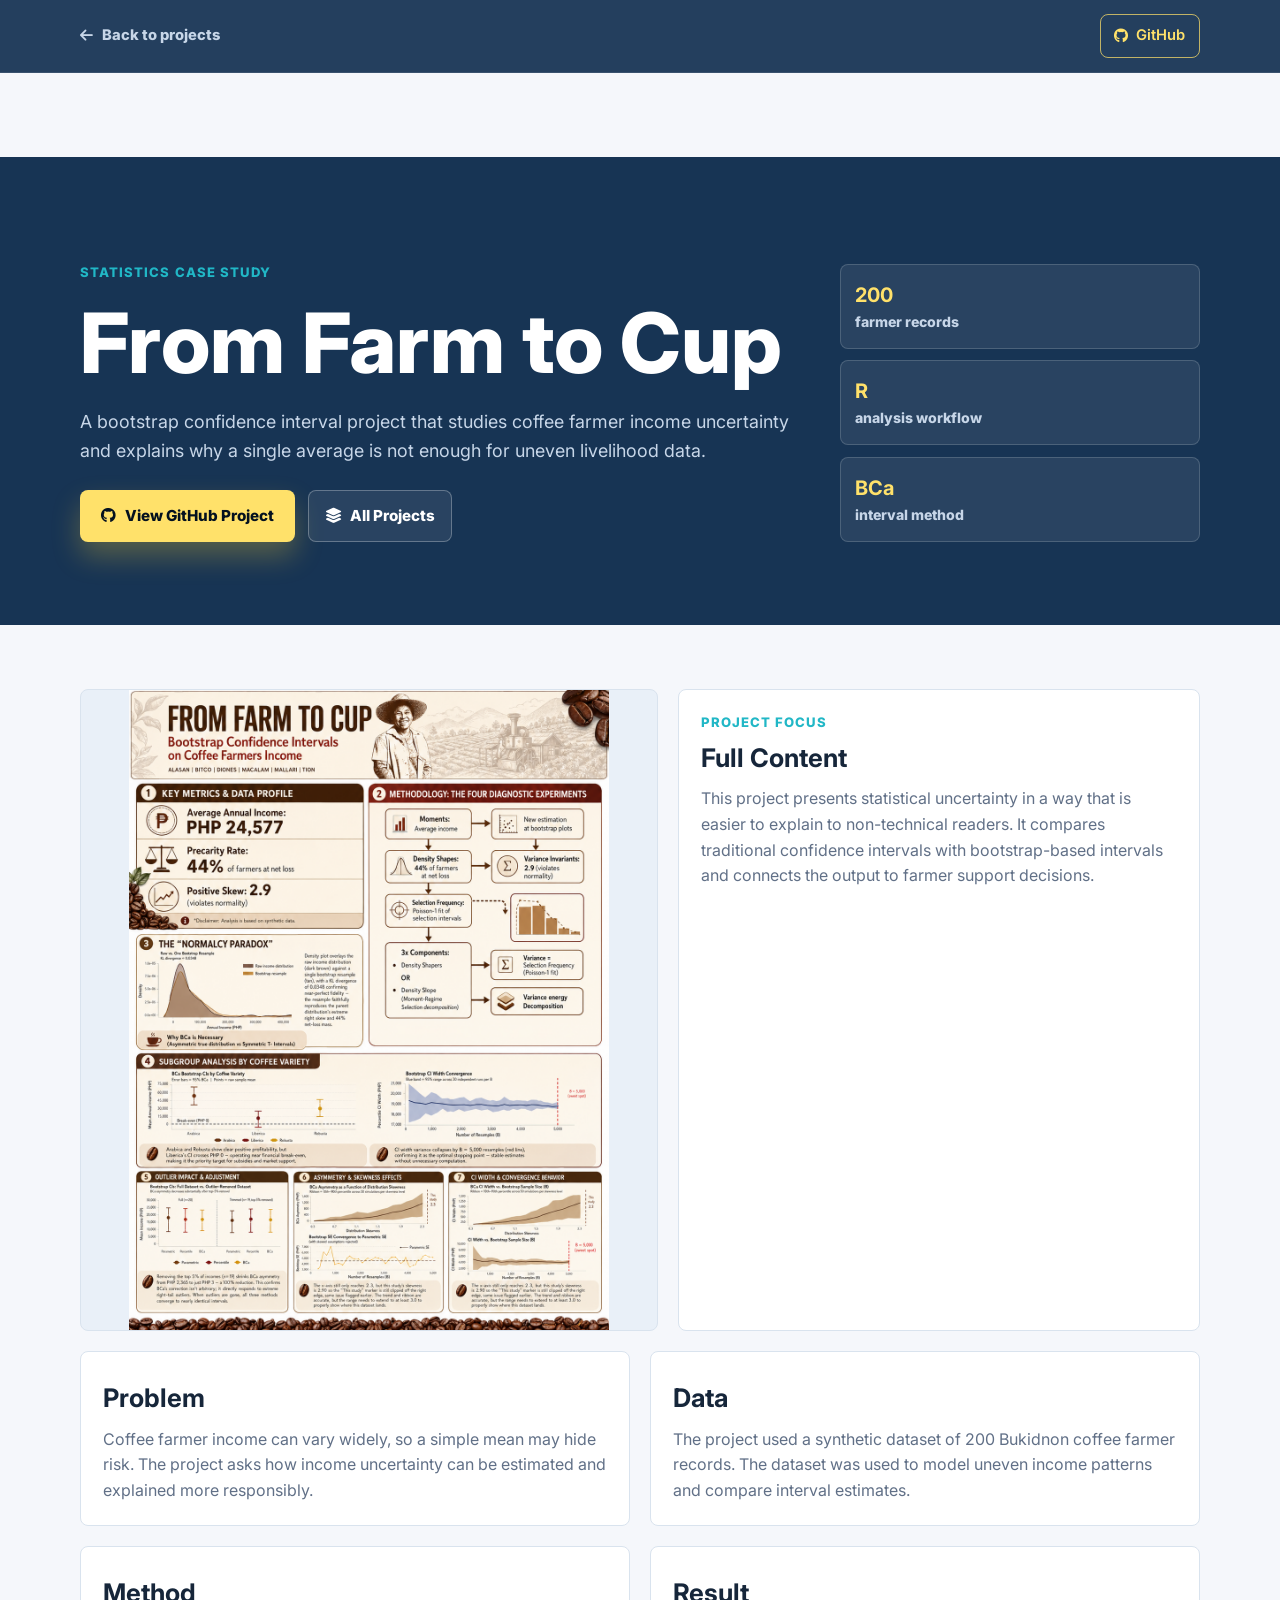
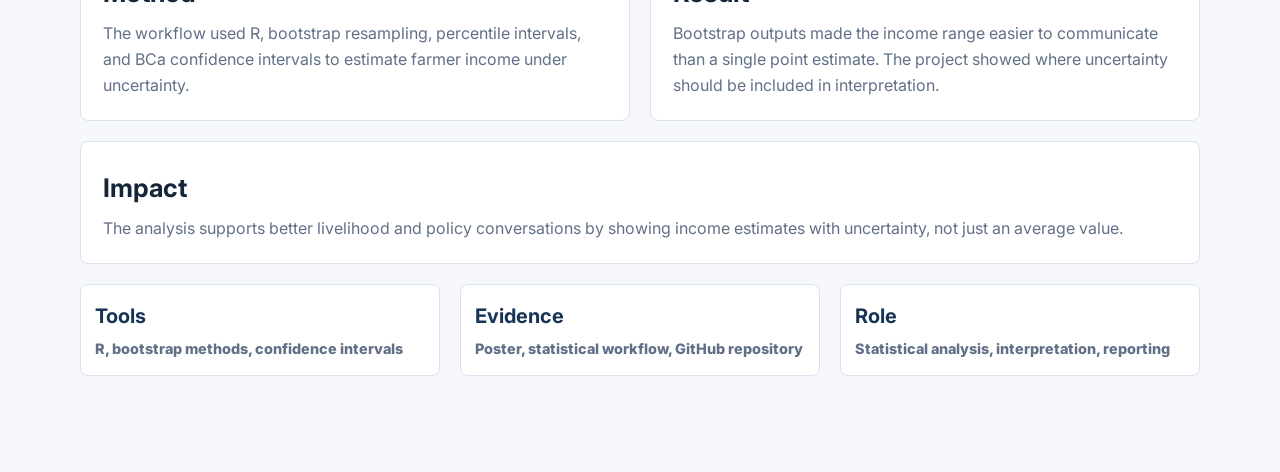
==== commit 0d472f29: "style: remove portfolio status bar" ====
--- a/projects/from-farm-to-cup.html
+++ b/projects/from-farm-to-cup.html
@@ -13,10 +13,6 @@
     <link rel="stylesheet" href="../style.css">
 </head>
 <body class="case-study-page">
-    <div class="top-status-bar">
-        <span>Data portfolio</span>
-        <strong>Statistics case study with project proof.</strong>
-    </div>
     <header class="case-header">
         <nav class="case-nav" aria-label="Case study navigation">
             <a class="case-back" href="../index.html#projects">
--- a/style.css
+++ b/style.css
@@ -41,30 +41,6 @@
     overflow-x: hidden;
 }
 
-.top-status-bar {
-    min-height: 38px;
-    display: flex;
-    align-items: center;
-    justify-content: center;
-    gap: 0.55rem;
-    background: var(--accent);
-    color: #16263a;
-    padding: 0.45rem 1rem;
-    text-align: center;
-    font-size: 0.82rem;
-    font-weight: 700;
-}
-
-.top-status-bar span {
-    border-radius: 999px;
-    background: rgba(22, 38, 58, 0.12);
-    padding: 0.16rem 0.48rem;
-    font-size: 0.72rem;
-    font-weight: 800;
-    letter-spacing: 0.04em;
-    text-transform: uppercase;
-}
-
 img {
     display: block;
     max-width: 100%;
